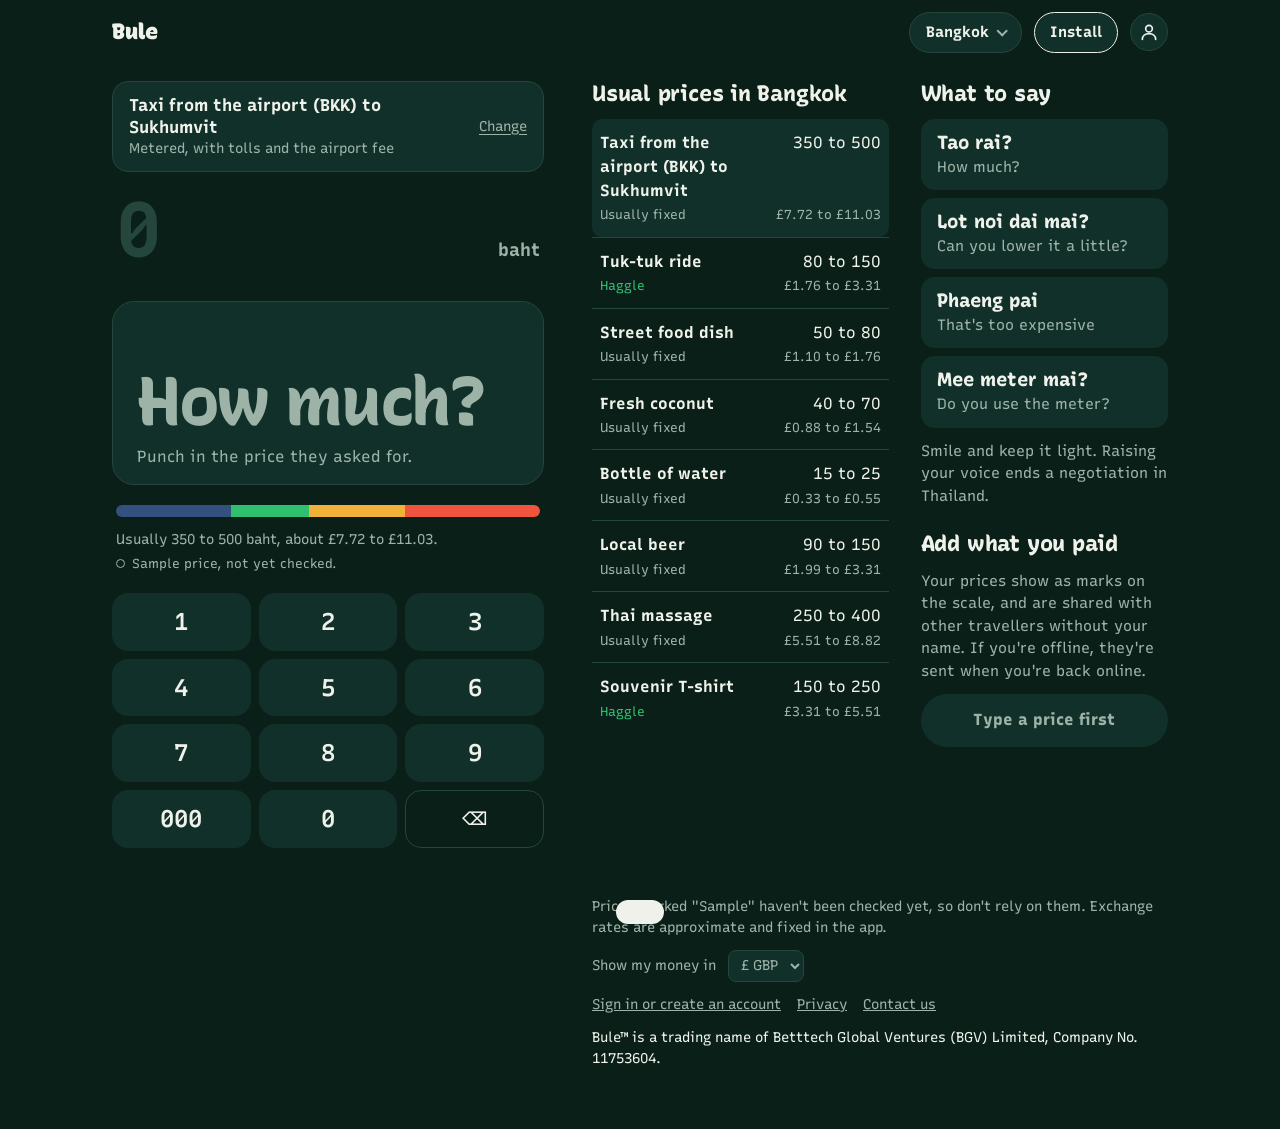
==== index.html @ e0573188 "Publish 9ecdd17: Bule outreach autopilot: sends on weekdays from GitHub Actions, weekly report on Fr" ====
<!doctype html>
<!-- Copyright © 2026 Betttech Global Ventures (BGV) Limited. All rights reserved. See LICENSE. -->
<html lang="en">
<head>
<!-- Google tag (gtag.js) -->
<script async src="https://www.googletagmanager.com/gtag/js?id=G-DRYF42HMZE"></script>
<script>
  // Turned off when "Send anonymous usage counts" is unticked in Privacy.
  if (localStorage.getItem("bule.usage.off") === "yes") window["ga-disable-G-DRYF42HMZE"] = true;
  window.dataLayer = window.dataLayer || [];
  function gtag(){dataLayer.push(arguments);}
  gtag('js', new Date());

  gtag('config', 'G-DRYF42HMZE');
</script>
<meta charset="utf-8">
<meta name="viewport" content="width=device-width, initial-scale=1, viewport-fit=cover">
<title>Bule</title>
<meta name="description" content="Tells you whether the price you've been quoted is fair, and what to say next. Works offline.">
<meta name="theme-color" content="#0A1F18">
<meta name="apple-mobile-web-app-capable" content="yes">
<meta name="mobile-web-app-capable" content="yes">
<meta name="apple-mobile-web-app-status-bar-style" content="black-translucent">
<meta name="apple-mobile-web-app-title" content="Bule">
<link rel="manifest" href="manifest.webmanifest">
<link rel="apple-touch-icon" href="icons/apple-touch-icon.png">
<link rel="icon" href="icons/icon-192.png" sizes="192x192">
<link rel="preconnect" href="https://fonts.googleapis.com">
<link rel="preconnect" href="https://fonts.gstatic.com" crossorigin>
<link href="https://fonts.googleapis.com/css2?family=Recursive:slnt,wght,CASL,MONO@-15..0,300..1000,0..1,0..1&display=swap" rel="stylesheet">
<link rel="stylesheet" href="app.css">
</head>
<body>

<header class="bar">
  <h1 class="brand">Bule</h1>
  <button class="chip city-btn" type="button" id="city-btn" aria-haspopup="dialog">
    <span class="visually-hidden">City: </span><span id="city-nm"></span>
  </button>
  <span class="status" id="status" hidden></span>
  <button class="chip install" type="button" id="install" hidden>Install</button>
  <button class="acct" type="button" id="acct" aria-haspopup="dialog" hidden></button>
</header>

<main>
  <!-- The counter: pick a thing, punch in the price, get the verdict -->
  <section class="counter">
    <button class="item-btn" type="button" id="item-btn" aria-haspopup="dialog">
      <span class="item-nm" id="item-nm"></span>
      <span class="item-sub" id="item-sub"></span>
      <span class="item-cue" aria-hidden="true">Change</span>
    </button>

    <div class="entry" id="entry-wrap">
      <output class="entry-num" id="entry" for="pad">0</output>
      <span class="entry-cur" id="entry-cur"></span>
      <span class="entry-home" id="entry-home"></span>
    </div>

    <div class="verdict" id="verdict" data-state="empty" aria-live="polite">
      <p class="word" id="word">How much?</p>
      <p class="advice" id="advice">Punch in the price they asked for.</p>
      <p class="move" id="move" hidden></p>
    </div>

    <div class="scale">
      <div class="track" id="track">
        <div class="zones" id="zones" aria-hidden="true"></div>
        <div class="mine-dots" id="mine-dots" aria-hidden="true"></div>
        <div class="needle" id="needle" hidden aria-hidden="true"></div>
      </div>
      <p class="scale-key" id="scale-key"></p>
      <p class="source" id="source"></p>
    </div>

    <div class="pad" id="pad" role="group" aria-label="Price keypad"></div>
  </section>

  <div class="panels">
    <section class="panel" aria-labelledby="list-h">
      <h2 id="list-h">Usual prices</h2>
      <ul class="prices" id="prices"></ul>
    </section>

    <div class="side">
      <section class="panel" aria-labelledby="say-h">
        <h2 id="say-h">What to say</h2>
        <ul class="phrases" id="phrases"></ul>
        <p class="tip" id="city-tip"></p>
      </section>

      <section class="panel" aria-labelledby="add-h">
        <h2 id="add-h">Add what you paid</h2>
        <p class="note" id="add-note"></p>
        <form id="add" novalidate>
          <button class="paid-btn" type="submit" id="paid-btn" disabled>Type a price first</button>
          <p class="msg" id="add-msg" role="status"></p>
          <button class="link" type="button" id="clear" hidden>Remove my prices for this city</button>
        </form>
      </section>
    </div>
  </div>

  <footer>
    <p>Prices marked "Sample" haven't been checked yet, so don't rely on them. Exchange rates are approximate and fixed in the app.</p>
    <p class="settings">
      <label>Show my money in
        <select id="home">
          <option value="GBP">£ GBP</option>
          <option value="USD">$ USD</option>
          <option value="EUR">€ EUR</option>
        </select>
      </label>
    </p>
    <p class="links"><button class="link" type="button" id="foot-acct">Sign in or create an account</button>
      <button class="link" type="button" data-privacy>Privacy</button>
      <a class="link" href="mailto:info@betttech.co.uk?subject=Bule">Contact us</a></p>
    <p class="org">Bule™ is a trading name of Betttech Global Ventures (BGV) Limited, Company No. 11753604.</p>
  </footer>
</main>

<dialog class="sheet" id="picker" aria-labelledby="picker-h">
  <div class="sheet-in">
    <div class="sheet-top">
      <h2 id="picker-h"></h2>
      <button class="x" type="button" id="picker-x" aria-label="Close">&times;</button>
    </div>
    <input type="search" id="picker-q" placeholder="Search" autocomplete="off">
    <ul class="picker-list" id="picker-list"></ul>
  </div>
</dialog>

<dialog class="sheet" id="request" aria-labelledby="request-h">
  <form class="sheet-in" id="request-form" novalidate>
    <div class="sheet-top">
      <h2 id="request-h">Request a country</h2>
      <button class="x" type="button" id="request-x" aria-label="Close">&times;</button>
    </div>
    <p class="note">Tell us where you're going. We add the most-requested places first.</p>
    <label class="field">Country
      <input id="req-country" maxlength="60" autocomplete="off" required>
    </label>
    <label class="field">City <span class="opt">(optional)</span>
      <input id="req-city" maxlength="60" autocomplete="off">
    </label>
    <label class="field">Email <span class="opt">(optional)</span>
      <input id="req-email" type="email" maxlength="120" autocomplete="email">
      <span class="hint">Only if you'd like us to tell you when it's added.</span>
    </label>
    <button class="paid-btn" type="submit">Send request</button>
    <p class="msg bad" id="req-msg" role="status"></p>
  </form>
</dialog>

<dialog class="sheet" id="install-help" aria-labelledby="install-h">
  <div class="sheet-in">
    <div class="sheet-top">
      <h2 id="install-h">Add Bule to your home screen</h2>
      <button class="x" type="button" id="install-x" aria-label="Close">&times;</button>
    </div>
    <ol class="steps" id="install-steps"></ol>
    <p class="note">After that, open Bule from your home screen. It works with no signal.</p>
  </div>
</dialog>

<dialog class="sheet" id="account" aria-labelledby="account-h">
  <div class="sheet-in">
    <div class="sheet-top">
      <h2 id="account-h">Sign in</h2>
      <button class="x" type="button" id="account-x" aria-label="Close">&times;</button>
    </div>
    <div id="acc-out">
      <p class="note" id="acc-intro">You don't need an account to use Bule. Signing in lets us know who's using it and we inform you of the new cities we support.</p>
      <button class="google-btn" type="button" id="acc-google" hidden>
        <svg viewBox="0 0 48 48" width="20" height="20" aria-hidden="true"><path fill="#EA4335" d="M24 9.5c3.5 0 6.6 1.2 9.1 3.6l6.8-6.8C35.8 2.4 30.3 0 24 0 14.6 0 6.6 5.4 2.7 13.3l7.9 6.1C12.5 13.6 17.8 9.5 24 9.5z"/><path fill="#4285F4" d="M46.1 24.5c0-1.6-.1-3.1-.4-4.5H24v9h12.4c-.5 2.9-2.2 5.3-4.6 7l7.4 5.7c4.3-4 6.9-9.9 6.9-17.2z"/><path fill="#FBBC05" d="M10.5 28.6c-.5-1.4-.8-3-.8-4.6s.3-3.2.8-4.6l-7.9-6.1C1 16.6 0 20.2 0 24s1 7.4 2.7 10.7l7.8-6.1z"/><path fill="#34A853" d="M24 48c6.5 0 11.9-2.1 15.9-5.8l-7.4-5.7c-2.1 1.4-4.8 2.3-8.5 2.3-6.2 0-11.5-4.1-13.4-9.9l-7.9 6.1C6.6 42.6 14.6 48 24 48z"/></svg>
        Continue with Google
      </button>
      <p class="or" id="acc-or" hidden><span>or</span></p>
    </div>
    <form id="acc-form" novalidate>
      <label class="field" id="acc-name-f" hidden>Name <span class="opt">(optional)</span>
        <input id="acc-name" maxlength="80" autocomplete="name">
      </label>
      <label class="field" id="acc-email-f">Email
        <input id="acc-email" type="email" maxlength="120" autocomplete="email" required>
      </label>
      <label class="field" id="acc-pass-f"><span id="acc-pass-l">Password</span>
        <input id="acc-pass" type="password" maxlength="72" autocomplete="current-password" required>
        <span class="hint" id="acc-pass-hint"></span>
      </label>
      <button class="paid-btn" type="submit" id="acc-submit">Sign in</button>
      <p class="msg bad" id="acc-msg" role="status"></p>
      <p class="acc-links" id="acc-links">
        <button class="link" type="button" id="acc-mode">New to Bule? Create an account</button>
        <button class="link" type="button" id="acc-forgot">Forgot your password?</button>
      </p>
    </form>
    <div id="acc-in" hidden>
      <p class="note" id="acc-who"></p>
      <button class="paid-btn" type="button" id="acc-signout">Sign out</button>
      <p class="msg bad" id="acc-in-msg" role="status"></p>
      <p class="acc-links">
        <button class="link" type="button" data-privacy>Privacy</button>
        <button class="link" type="button" id="acc-delete">Delete my account</button>
      </p>
    </div>
  </div>
</dialog>

<dialog class="sheet" id="privacy" aria-labelledby="privacy-h">
  <div class="sheet-in">
    <div class="sheet-top">
      <h2 id="privacy-h">Privacy</h2>
      <button class="x" type="button" id="privacy-x" aria-label="Close">&times;</button>
    </div>
    <div class="prose">
      <p><b>Without an account,</b> Bule makes a random ID for this phone. It isn't linked to your name, and we can't tell who you are from it.</p>
      <p><b>Usage counts.</b> To see how Bule is used, it records things like opening the app, choosing a city, checking a price and whether that price was fair. It doesn't record the price you typed or where you are.</p>
      <p><b>Google Analytics</b> also counts visits to this website, using a cookie. Google sees roughly which country you're in and what kind of phone you use, but not your name or the prices you check. Untick the box below to turn it off.</p>
      <p><b>Prices you add</b> are shared with other travellers without your name. They're only shown as part of a range, never one by one.</p>
      <p><b>If you sign in,</b> we keep your email address, your name if you give it, and when you signed up. We link your usage to your account so we know how many people use Bule. We don't sell or share any of this.</p>
      <p><b>To delete your account,</b> sign in and choose Delete my account, or email <a class="link" href="mailto:info@betttech.co.uk?subject=Bule%20privacy">info@betttech.co.uk</a>.</p>
      <p><label class="check"><input type="checkbox" id="usage-on"> Send anonymous usage counts</label></p>
    </div>
  </div>
</dialog>

<div class="toast" id="toast" role="status" aria-live="polite"></div>

<script src="config.js"></script>
<script src="cities.js"></script>
<script src="account.js"></script>
<script src="app.js"></script>
</body>
</html>
---- app.css ----
/* Copyright © 2026 Betttech Global Ventures (BGV) Limited. All rights reserved. See LICENSE. */
:root {
  --night: #0A1F18;    /* banknote green at night, the ground */
  --deep: #12302A;     /* raised surfaces */
  --rim: #24463D;      /* borders on dark */
  --paper: #EEF2EA;    /* text on dark */
  --muted: #9DB3A8;
  --fair: #2FBF71;
  --high: #F2B23A;
  --over: #F0543C;
  --cheap: #7FA8F5;

  --font: "Recursive", "Avenir Next", system-ui, sans-serif;
  --s1: 0.25rem; --s2: 0.5rem; --s3: 0.75rem; --s4: 1rem; --s5: 1.5rem; --s6: 2rem; --s7: 3rem;
  --safe-b: env(safe-area-inset-bottom, 0px);
  --safe-t: env(safe-area-inset-top, 0px);
}
* { box-sizing: border-box; }
html { -webkit-text-size-adjust: 100%; background: var(--night); color-scheme: dark; }
body {
  margin: 0; min-height: 100dvh; color: var(--paper); background: var(--night);
  font: 400 1rem/1.5 var(--font);
  font-variation-settings: "CASL" 0, "MONO" 0;
  -webkit-tap-highlight-color: transparent;
}
:focus-visible { outline: 3px solid var(--paper); outline-offset: 2px; border-radius: 6px; }
/* Without this, any display rule (like .chip's) would show elements marked hidden. */
[hidden] { display: none !important; }
.visually-hidden { position: absolute; width: 1px; height: 1px; overflow: hidden; clip: rect(0 0 0 0); white-space: nowrap; }
button, select, input { font: inherit; color: inherit; }
button { cursor: pointer; }

/* ---------- Top bar ---------- */
.bar {
  display: flex; align-items: center; gap: var(--s3);
  padding: calc(var(--safe-t) + var(--s3)) var(--s4) var(--s3);
  max-width: 68rem; margin: 0 auto;
}
.brand {
  margin: 0 auto 0 0; font: 900 1.375rem/1 var(--font);
  font-variation-settings: "CASL" 1, "MONO" 0; letter-spacing: -0.01em;
}
.chip {
  display: inline-flex; align-items: center; position: relative;
  background: var(--deep); border: 1px solid var(--rim); border-radius: 999px;
}
.chip.city-btn { font-weight: 700; font-size: 0.9375rem; padding: 0.5rem 2rem 0.5rem 0.95rem; white-space: nowrap; }
.chip.city-btn:hover { border-color: var(--muted); }
.chip::after {
  content: ""; position: absolute; right: 0.9rem; top: 50%; width: 0.4rem; height: 0.4rem; margin-top: -0.3rem;
  border-right: 2px solid var(--muted); border-bottom: 2px solid var(--muted); transform: rotate(45deg); pointer-events: none;
}
button.chip.install { border-color: var(--paper); padding: 0.5rem 0.95rem; font-weight: 700; font-size: 0.9375rem; }
button.chip.install::after { display: none; }
.acct {
  flex: none; width: 2.375rem; height: 2.375rem; border-radius: 50%; display: grid; place-items: center; padding: 0;
  background: var(--deep); border: 1px solid var(--rim); color: var(--paper); font-weight: 800; font-size: 1rem;
}
.acct:hover { border-color: var(--muted); }
.acct.in { background: var(--fair); border-color: var(--fair); color: #062114; }
.status { font-size: 0.8125rem; color: var(--muted); display: inline-flex; align-items: center; gap: 0.4rem; }
.status::before { content: ""; width: 0.5rem; height: 0.5rem; border-radius: 50%; background: var(--fair); }
.status.off::before { background: var(--high); }
@media (max-width: 420px) { .status { font-size: 0; gap: 0; } } /* dot only on small phones */

main { max-width: 68rem; margin: 0 auto; padding: 0 var(--s4) calc(var(--safe-b) + var(--s7)); }

/* ---------- The counter ---------- */
.counter { display: grid; gap: var(--s3); max-width: 30rem; margin: 0 auto var(--s7); }

.item-btn {
  display: grid; grid-template-columns: 1fr auto; text-align: left; gap: 0 var(--s3);
  background: var(--deep); border: 1px solid var(--rim); border-radius: 16px; padding: var(--s3) var(--s4);
}
.item-btn:hover { border-color: var(--muted); }
.item-nm { font-weight: 700; font-size: 1.0625rem; line-height: 1.3; }
.item-sub { grid-row: 2; color: var(--muted); font-size: 0.875rem; }
.item-cue { grid-row: 1 / span 2; grid-column: 2; align-self: center; font-size: 0.875rem; color: var(--muted); text-decoration: underline; text-underline-offset: 3px; }

.entry {
  display: grid; grid-template-columns: 1fr auto; align-items: baseline; gap: 0 var(--s3);
  padding: var(--s2) var(--s1) 0;
}
.entry-num {
  font: 700 clamp(3.25rem, 15vw, 4.75rem)/1 var(--font);
  font-variation-settings: "CASL" 0, "MONO" 1; letter-spacing: -0.04em;
  font-variant-numeric: tabular-nums; overflow-wrap: anywhere; min-width: 0;
}
.entry[data-empty] .entry-num { color: var(--rim); }
.entry-cur { font-weight: 700; color: var(--muted); font-size: 1.125rem; }
.entry-home { grid-column: 1 / -1; color: var(--muted); font-size: 0.9375rem; min-height: 1.4em; font-variant-numeric: tabular-nums; }

/* The verdict floods the whole panel with its colour */
.verdict {
  border-radius: 22px; padding: var(--s5) var(--s5) var(--s4);
  background: var(--deep); color: var(--paper); border: 1px solid var(--rim);
  min-height: 11.5rem; display: flex; flex-direction: column; justify-content: flex-end;
  transition: background-color 200ms ease, color 200ms ease, border-color 200ms ease;
}
.verdict[data-state="fair"]  { background: var(--fair);  color: #062114; border-color: var(--fair); }
.verdict[data-state="high"]  { background: var(--high);  color: #2A1A00; border-color: var(--high); }
.verdict[data-state="over"]  { background: var(--over);  color: #250500; border-color: var(--over); }
.verdict[data-state="cheap"] { background: var(--cheap); color: #071631; border-color: var(--cheap); }
.word {
  margin: 0; font: 1000 clamp(2.75rem, 13vw, 4.25rem)/0.92 var(--font);
  font-variation-settings: "CASL" 1, "MONO" 0; letter-spacing: -0.035em;
}
.verdict[data-state="empty"] .word { color: var(--muted); font-weight: 800; }
.verdict.pop .word { animation: pop 320ms cubic-bezier(.3,1.6,.5,1); }
@keyframes pop { from { transform: scale(0.92); } to { transform: scale(1); } }
.advice { margin: var(--s3) 0 0; font-size: 1rem; line-height: 1.45; max-width: 34rem; }
.verdict[data-state="empty"] .advice { color: var(--muted); }
.move {
  margin: var(--s4) 0 0; display: flex; gap: var(--s2); flex-wrap: wrap;
}
.move span {
  display: inline-flex; flex-direction: column; padding: var(--s2) var(--s3); border-radius: 12px;
  background: rgba(0,0,0,.14); line-height: 1.2;
}
.move small { font-size: 0.8125rem; opacity: .85; }
.move b { font: 800 1.25rem/1.2 var(--font); font-variation-settings: "CASL" 0, "MONO" 1; font-variant-numeric: tabular-nums; }

/* Scale: zones match the verdict thresholds */
.scale { padding: var(--s2) var(--s1) 0; }
.track { position: relative; height: 0.75rem; }
.zones { display: flex; height: 100%; border-radius: 999px; overflow: hidden; }
.zones i { display: block; height: 100%; }
.zones .z-cheap { background: #33507E; }
.zones .z-fair  { background: var(--fair); }
.zones .z-high  { background: var(--high); }
.zones .z-over  { background: var(--over); }
.needle {
  position: absolute; top: -0.45rem; height: 1.65rem; width: 0.3rem; margin-left: -0.15rem;
  background: var(--paper); border-radius: 999px; box-shadow: 0 0 0 3px var(--night);
  transition: left 360ms cubic-bezier(.3,1.4,.5,1);
}
.needle[hidden] { display: none; }
.mine-dots span {
  position: absolute; top: 50%; width: 0.55rem; height: 0.55rem; margin: -0.275rem 0 0 -0.275rem;
  border-radius: 50%; background: var(--night); border: 2px solid var(--paper);
}
.scale-key { margin: var(--s3) 0 0; font-size: 0.875rem; color: var(--muted); font-variant-numeric: tabular-nums; }
.source { margin: var(--s1) 0 0; font-size: 0.8125rem; color: var(--muted); display: flex; align-items: center; gap: 0.4rem; }
.source::before { content: ""; width: 0.45rem; height: 0.45rem; border-radius: 50%; border: 1.5px solid var(--muted); flex: none; }
.source[data-live="yes"] { color: var(--paper); }
.source[data-live="yes"]::before { background: var(--fair); border-color: var(--fair); }

/* Keypad */
.pad { display: grid; grid-template-columns: repeat(3, 1fr); gap: var(--s2); margin-top: var(--s2); }
.key {
  border: 0; border-radius: 16px; background: var(--deep); min-height: 3.6rem;
  font: 600 1.5rem/1 var(--font); font-variation-settings: "CASL" 0, "MONO" 1;
  touch-action: manipulation; user-select: none; -webkit-user-select: none;
}
.key:hover { background: var(--rim); }
.key:active { transform: scale(0.96); background: var(--rim); }
.key.fn { background: transparent; border: 1px solid var(--rim); font-size: 1.125rem; font-variation-settings: "CASL" 0, "MONO" 0; }

/* ---------- Lower panels ---------- */
.panels { display: grid; gap: var(--s5); }
.side { display: grid; gap: var(--s5); align-content: start; }
.panel h2 { font: 800 1.375rem/1.2 var(--font); font-variation-settings: "CASL" 1, "MONO" 0; margin: 0 0 var(--s3); letter-spacing: -0.01em; }

ul.prices { list-style: none; margin: 0; padding: 0; }
ul.prices li + li { border-top: 1px solid var(--rim); }
.row {
  all: unset; box-sizing: border-box; cursor: pointer; width: 100%;
  display: grid; grid-template-columns: minmax(0, 1fr) auto; gap: 0.15rem var(--s4); align-items: baseline;
  padding: var(--s3) var(--s2);
}
.row:hover { background: var(--deep); border-radius: 10px; }
.row:focus-visible { outline: 3px solid var(--paper); outline-offset: -3px; border-radius: 10px; }
.row[aria-current="true"] { background: var(--deep); border-radius: 10px; }
.row .nm { font-weight: 700; }
.row .rng { font-variant-numeric: tabular-nums; text-align: right; white-space: nowrap; }
.row .how { font-size: 0.8125rem; color: var(--muted); }
.row .how.haggle { color: var(--fair); }
.row .hm { font-size: 0.8125rem; color: var(--muted); text-align: right; font-variant-numeric: tabular-nums; }

ul.phrases { list-style: none; margin: 0; padding: 0; display: grid; gap: var(--s2); }
.phrase { background: var(--deep); border-radius: 14px; padding: var(--s3) var(--s4); }
.phrase .say { display: block; font: 800 1.1875rem/1.3 var(--font); font-variation-settings: "CASL" 1, "MONO" 0; }
.phrase .means { display: block; color: var(--muted); font-size: 0.9375rem; }
.tip { margin: var(--s3) 0 0; color: var(--muted); font-size: 0.9375rem; }
.note { margin: 0 0 var(--s3); color: var(--muted); font-size: 0.9375rem; }

.paid-btn {
  width: 100%; border: 0; border-radius: 999px; padding: 0.9rem 1.2rem;
  background: var(--paper); color: var(--night); font-weight: 800; font-size: 1rem;
}
.paid-btn:hover { background: #FFFFFF; }
.paid-btn:disabled { background: var(--deep); color: var(--muted); cursor: default; }
.msg { margin: var(--s2) 0 0; font-size: 0.9375rem; min-height: 1.4em; }
button.link { all: unset; cursor: pointer; color: var(--muted); text-decoration: underline; font-size: 0.875rem; }
button.link:focus-visible { outline: 3px solid var(--paper); outline-offset: 2px; }
a.link { color: var(--paper); text-decoration: underline; text-underline-offset: 2px; }
a.link:hover { color: #FFFFFF; }

/* ---------- Forms ---------- */
.field { display: block; font-weight: 700; margin: 0 0 var(--s4); }
.field .opt { font-weight: 400; color: var(--muted); }
.field input, .field select, .field textarea {
  display: block; width: 100%; margin-top: var(--s1); font-weight: 400; font-size: 1rem;
  background: var(--night); border: 1px solid var(--rim); border-radius: 12px; padding: 0.7rem 0.85rem;
}
.field textarea { resize: vertical; min-height: 5rem; }
.field .hint { display: block; font-weight: 400; color: var(--muted); font-size: 0.875rem; margin-top: var(--s1); }
.two { display: grid; grid-template-columns: 1fr 1fr; gap: var(--s3); }
.choice { border: 0; padding: 0; margin: 0 0 var(--s4); }
.choice legend { font-weight: 700; padding: 0; margin-bottom: var(--s1); }
.choice label {
  display: inline-flex; align-items: center; gap: var(--s2); margin-right: var(--s2);
  background: var(--night); border: 1px solid var(--rim); border-radius: 999px; padding: 0.5rem 1rem;
}
.choice label:has(input:checked) { border-color: var(--paper); }
.msg.bad { color: var(--over); }
ol.steps { margin: 0 0 var(--s4); padding-left: 1.4rem; }
ol.steps li { margin-bottom: var(--s2); }

footer { margin-top: var(--s7); color: var(--muted); font-size: 0.875rem; max-width: 40rem; }
footer p { margin: 0 0 var(--s3); }
footer .org { color: var(--paper); }
footer .links { display: flex; flex-wrap: wrap; gap: var(--s2) var(--s4); }
footer .links a.link { color: var(--muted); font-size: 0.875rem; text-underline-offset: auto; } /* match the buttons next to it */
footer select { background: var(--deep); border: 1px solid var(--rim); border-radius: 8px; padding: 0.35rem 0.5rem; margin-left: var(--s2); }

/* ---------- Item picker sheet ---------- */
dialog.sheet {
  border: 0; padding: 0; margin: auto auto 0; width: 100%; max-width: 32rem; max-height: 85dvh;
  background: var(--deep); color: var(--paper); border-radius: 24px 24px 0 0;
}
dialog.sheet::backdrop { background: rgba(3, 12, 9, .7); }
.sheet-in { display: flex; flex-direction: column; max-height: 85dvh; padding: var(--s4) var(--s4) calc(var(--safe-b) + var(--s4)); }
.sheet-top { display: flex; align-items: center; justify-content: space-between; margin-bottom: var(--s3); }
.sheet-top h2 { margin: 0; font: 800 1.25rem/1.2 var(--font); font-variation-settings: "CASL" 1, "MONO" 0; }
.x { border: 0; background: var(--rim); width: 2.25rem; height: 2.25rem; border-radius: 50%; font-size: 1.375rem; line-height: 1; }
.sheet input[type="search"] {
  width: 100%; background: var(--night); border: 1px solid var(--rim); border-radius: 12px; padding: 0.7rem 0.85rem; font-size: 1rem; margin-bottom: var(--s3);
}
.picker-list { list-style: none; margin: 0; padding: 0; overflow-y: auto; }
.picker-list button {
  all: unset; box-sizing: border-box; cursor: pointer; width: 100%; display: block; padding: var(--s3) var(--s3); border-radius: 12px;
}
.picker-list button:hover, .picker-list button[aria-current="true"] { background: var(--rim); }
.picker-list button:focus-visible { outline: 3px solid var(--paper); outline-offset: -3px; }
.picker-list .nm { display: block; font-weight: 700; }
.picker-list .sub { display: block; color: var(--muted); font-size: 0.875rem; }
.picker-list .empty { color: var(--muted); padding: var(--s3); }
.picker-list .grp { font-size: 0.875rem; font-weight: 700; color: var(--muted); padding: var(--s4) var(--s3) var(--s1); }
.picker-list .grp:first-child { padding-top: var(--s1); }
.picker-list .req { margin-top: var(--s3); }
.picker-list .req button { border: 1px dashed var(--rim); }
.sheet .note { margin-top: 0; }
form.sheet-in { overflow-y: auto; }

/* ---------- Account and privacy sheets ---------- */
#account .sheet-in, #privacy .sheet-in { overflow-y: auto; }
.google-btn {
  width: 100%; display: flex; align-items: center; justify-content: center; gap: var(--s3);
  border: 1px solid var(--rim); border-radius: 999px; padding: 0.85rem 1.2rem;
  background: #FFFFFF; color: #1F1F1F; font-weight: 700; font-size: 1rem;
}
.google-btn:hover { background: #F2F2F2; }
.or { display: flex; align-items: center; gap: var(--s3); color: var(--muted); font-size: 0.875rem; margin: var(--s4) 0; }
.or::before, .or::after { content: ""; flex: 1; border-top: 1px solid var(--rim); }
.acc-links { display: flex; flex-wrap: wrap; justify-content: space-between; gap: var(--s2) var(--s4); margin: var(--s2) 0 0; }
.msg.ok { color: var(--fair); }
.prose p { margin: 0 0 var(--s3); color: var(--muted); font-size: 0.9375rem; }
.prose b { color: var(--paper); }
label.check { display: flex; align-items: center; gap: var(--s2); color: var(--paper); font-weight: 700; }
label.check input { width: 1.25rem; height: 1.25rem; accent-color: var(--fair); }
@media (prefers-reduced-motion: no-preference) {
  dialog.sheet[open] { animation: rise 260ms cubic-bezier(.2,.8,.2,1); }
  @keyframes rise { from { transform: translateY(100%); } to { transform: translateY(0); } }
}

.toast {
  position: fixed; left: 50%; bottom: calc(var(--safe-b) + var(--s5)); transform: translate(-50%, 200%);
  background: var(--paper); color: var(--night); font-weight: 700; padding: var(--s3) var(--s5); border-radius: 999px;
  transition: transform 240ms ease; max-width: calc(100% - 2rem); text-align: center; z-index: 10;
}
.toast.show { transform: translate(-50%, 0); }

@media (prefers-reduced-motion: reduce) {
  .verdict, .needle, .toast { transition: none; }
  .verdict.pop .word { animation: none; }
}

/* ---------- Wider screens: counter on the left, reference on the right ---------- */
@media (min-width: 900px) {
  main { display: grid; grid-template-columns: 27rem minmax(0, 1fr); gap: var(--s7); align-items: start; padding-top: var(--s4); }
  .counter { margin: 0; position: sticky; top: var(--s4); }
  .panels { grid-template-columns: minmax(0, 1.2fr) minmax(0, 1fr); gap: var(--s6); }
  footer { grid-column: 2; margin-top: 0; }
  dialog.sheet { margin: auto; border-radius: 24px; }
}

/* ---------- Scout page ---------- */
.scout { max-width: 34rem; }
.scout .panel { margin-bottom: var(--s6); }
.scout .lead { color: var(--muted); margin: 0 0 var(--s4); }
.queue { list-style: none; margin: 0; padding: 0; display: grid; gap: var(--s2); }
.queue li { background: var(--deep); border-radius: 14px; padding: var(--s3) var(--s4); }
.queue .nm { display: block; font-weight: 700; }
.queue .sub { display: block; color: var(--muted); font-size: 0.875rem; }
.queue .err { display: block; color: var(--over); font-size: 0.875rem; margin-top: var(--s1); }
.queue .acts { display: flex; gap: var(--s4); margin-top: var(--s2); }
.photo-pick img { display: block; max-width: 8rem; max-height: 8rem; border-radius: 10px; margin-top: var(--s2); }
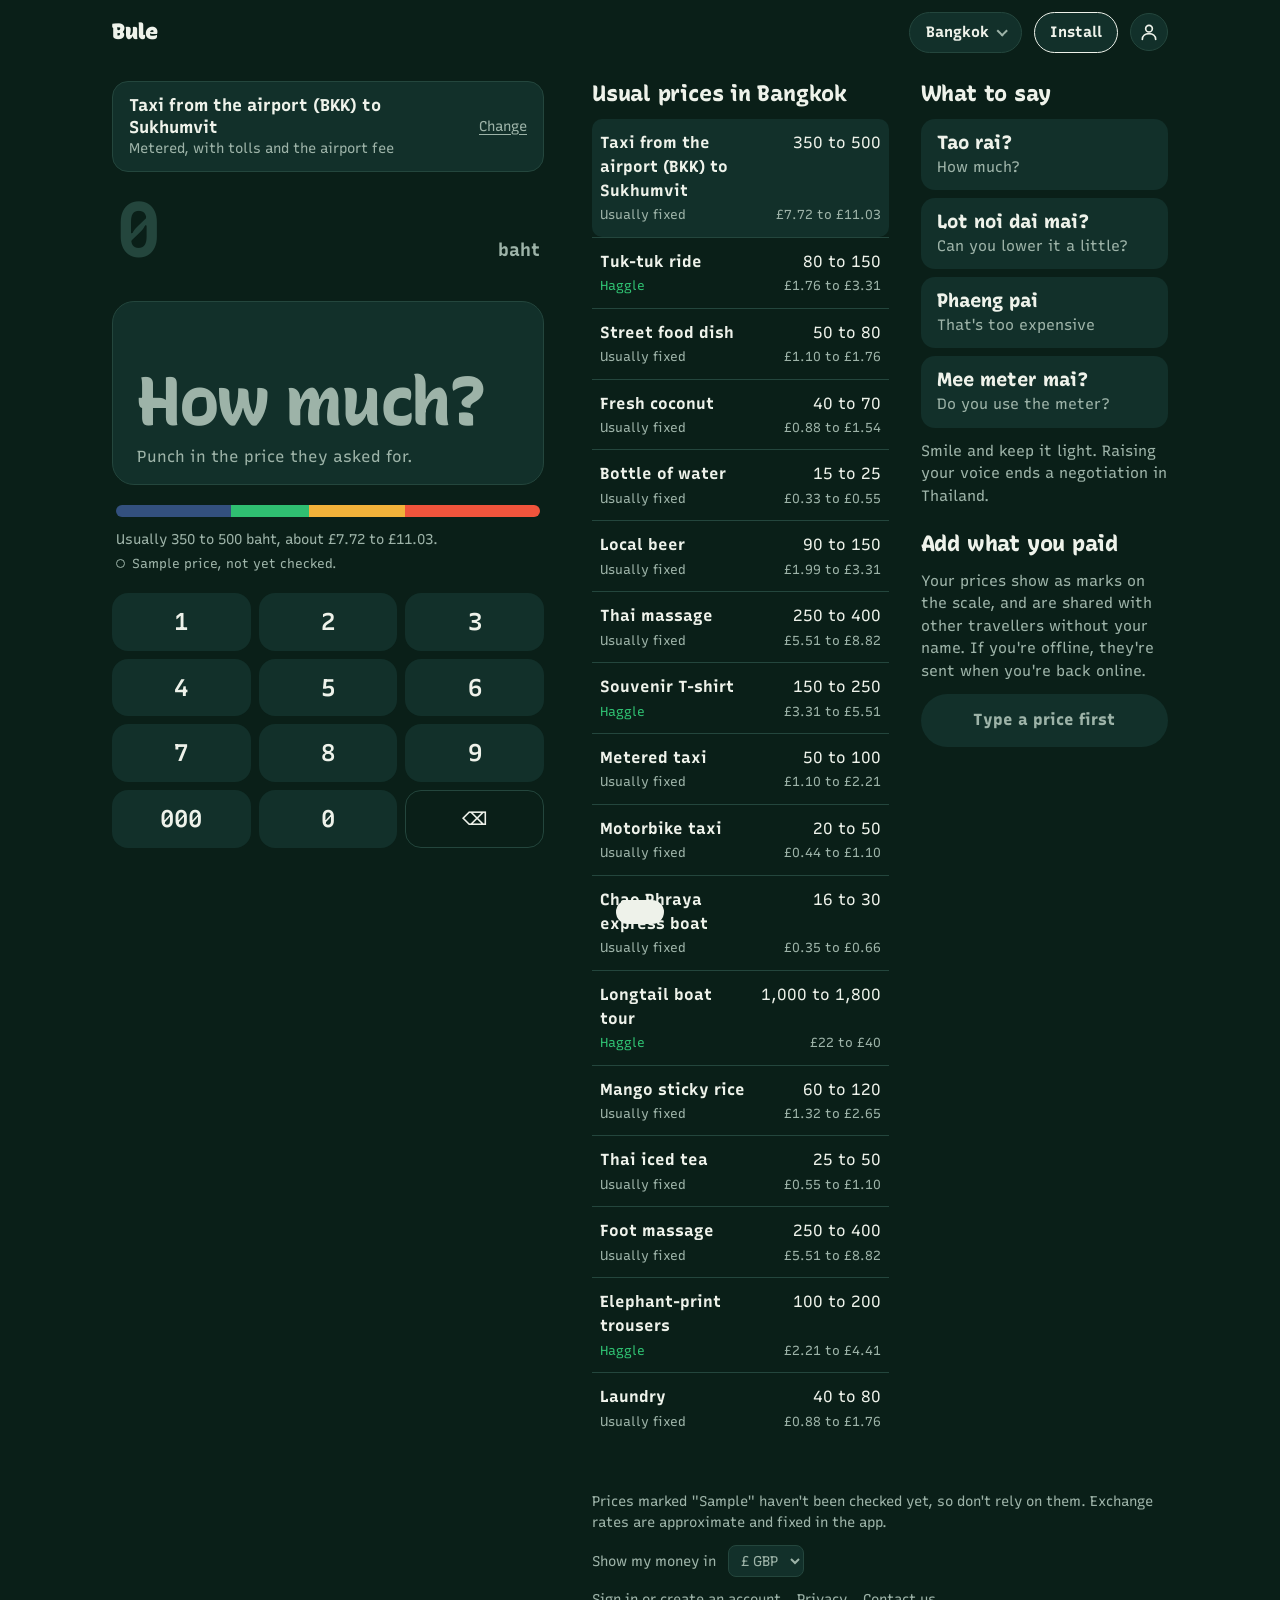
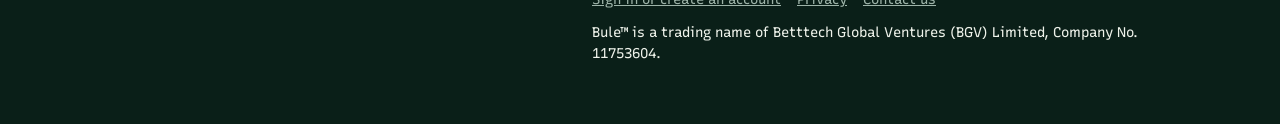
==== commit 9a1a059b: "Publish b68246a: Add 178 sample prices across all cities and a Request a price option Assistant-mode" ====
--- a/index.html
+++ b/index.html
@@ -152,6 +152,28 @@
   </form>
 </dialog>
 
+<dialog class="sheet" id="price-request" aria-labelledby="preq-h">
+  <form class="sheet-in" id="price-request-form" novalidate>
+    <div class="sheet-top">
+      <h2 id="preq-h">Request a price</h2>
+      <button class="x" type="button" id="price-request-x" aria-label="Close">&times;</button>
+    </div>
+    <p class="note">Tell us what you're buying. We add the most-requested things first.</p>
+    <label class="field">What are you buying?
+      <input id="preq-item" maxlength="80" autocomplete="off" placeholder="Like a boat trip or a haircut" required>
+    </label>
+    <label class="field">Details <span class="opt">(optional)</span>
+      <input id="preq-details" maxlength="120" autocomplete="off" placeholder="Like how long, how big, or where">
+    </label>
+    <label class="field">Email <span class="opt">(optional)</span>
+      <input id="preq-email" type="email" maxlength="120" autocomplete="email">
+      <span class="hint">Only if you'd like us to tell you when it's added.</span>
+    </label>
+    <button class="paid-btn" type="submit">Send request</button>
+    <p class="msg bad" id="preq-msg" role="status"></p>
+  </form>
+</dialog>
+
 <dialog class="sheet" id="install-help" aria-labelledby="install-h">
   <div class="sheet-in">
     <div class="sheet-top">
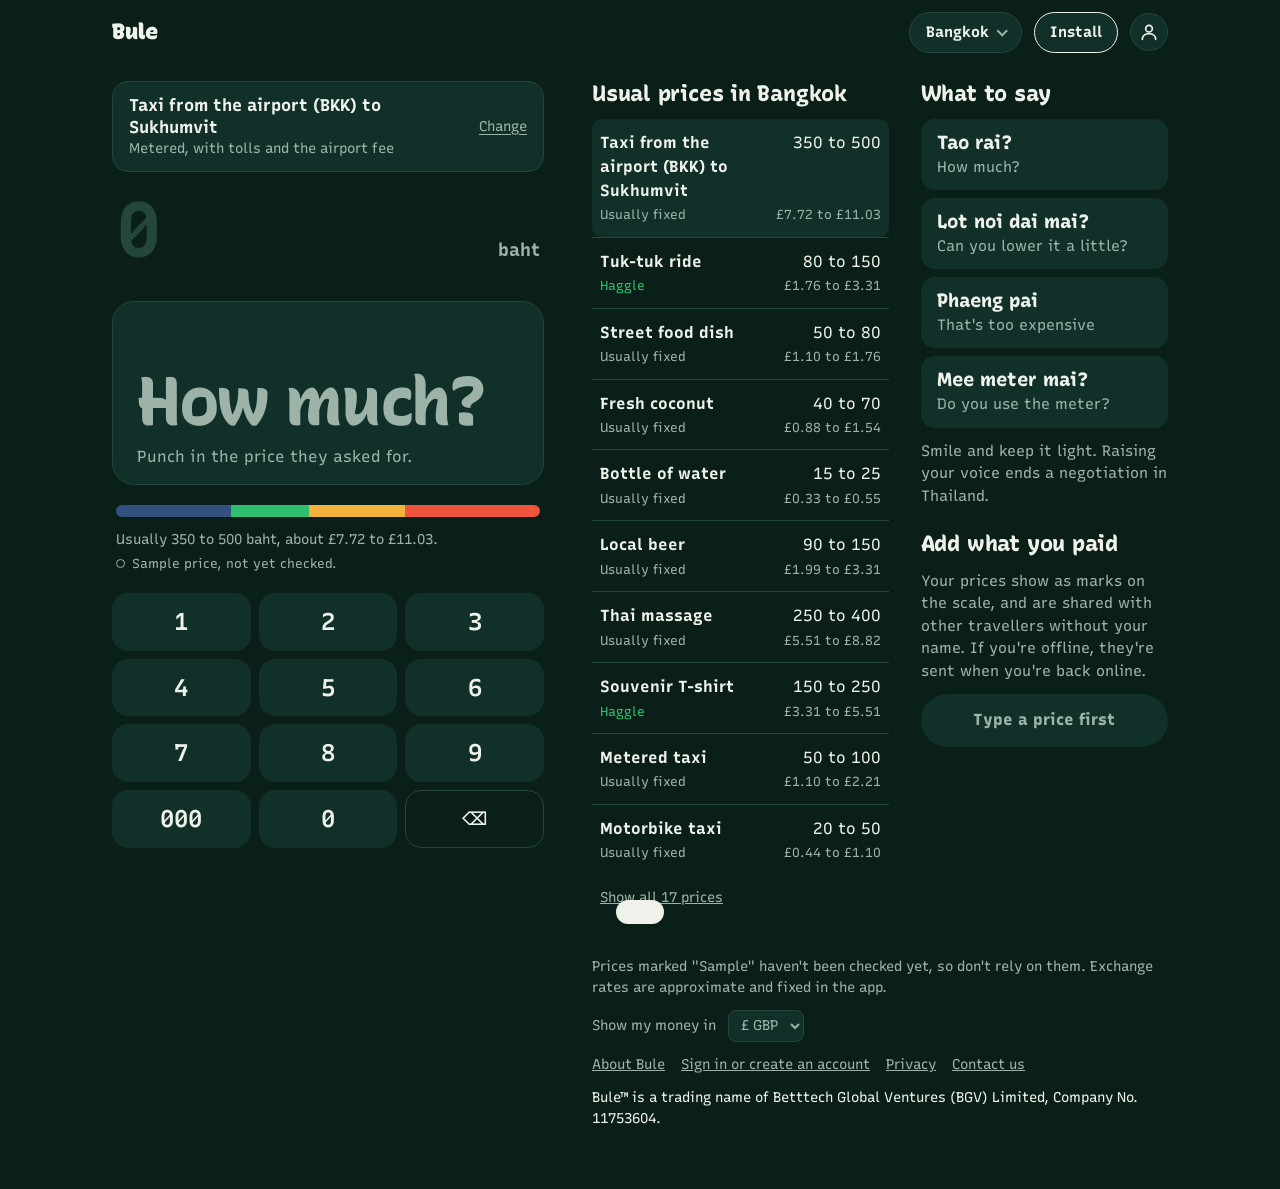
==== commit 64278036: "Publish 111d4a9: Top 10 prices with Show all, About page, contact via hello@bule.life Assistant-mode" ====
--- a/index.html
+++ b/index.html
@@ -80,6 +80,7 @@
     <section class="panel" aria-labelledby="list-h">
       <h2 id="list-h">Usual prices</h2>
       <ul class="prices" id="prices"></ul>
+      <button class="link more" type="button" id="more-prices" aria-controls="prices" aria-expanded="false" hidden></button>
     </section>
 
     <div class="side">
@@ -112,9 +113,10 @@
         </select>
       </label>
     </p>
-    <p class="links"><button class="link" type="button" id="foot-acct">Sign in or create an account</button>
+    <p class="links"><button class="link" type="button" data-about>About Bule</button>
+      <button class="link" type="button" id="foot-acct">Sign in or create an account</button>
       <button class="link" type="button" data-privacy>Privacy</button>
-      <a class="link" href="mailto:info@betttech.co.uk?subject=Bule">Contact us</a></p>
+      <a class="link" href="mailto:hello@bule.life?subject=Bule">Contact us</a></p>
     <p class="org">Bule™ is a trading name of Betttech Global Ventures (BGV) Limited, Company No. 11753604.</p>
   </footer>
 </main>
@@ -229,6 +231,22 @@
   </div>
 </dialog>
 
+<dialog class="sheet" id="about" aria-labelledby="about-h">
+  <div class="sheet-in">
+    <div class="sheet-top">
+      <h2 id="about-h">About Bule</h2>
+      <button class="x" type="button" id="about-x" aria-label="Close">&times;</button>
+    </div>
+    <div class="prose">
+      <p><b>Bule</b> (boo-lay) is Indonesian slang for a foreigner, usually the one paying double. The app tells you in a second whether the price you've been quoted is fair, and what to offer instead. It's free, there's nothing to download, and it works with no signal.</p>
+      <p><b>Where the prices come from.</b> Each price starts as our best estimate, marked "Sample". Local scouts then check it on the ground. Once enough travellers have added what they paid, their prices take over.</p>
+      <p><b>Our local scouts.</b> We pay people who live in each place, and speak the language, to visit markets, warungs, harbours and shops and ask what things cost, the way a local would. For each item they find at least 5 prices from at least 3 different sellers, with a photo of the stall, menu or price board. We check every price before it goes into the app. We're starting in Lombok, then Bangkok, Hanoi and Marrakech.</p>
+      <p><b>Want to be a scout?</b> If you live somewhere Bule covers and know what things really cost, email <a class="link" href="mailto:hello@bule.life?subject=Bule%20scouts">hello@bule.life</a>.</p>
+      <p><b>Who we are.</b> Bule is made in the UK by Betttech Global Ventures (BGV) Limited. Questions, ideas or a price that looks wrong? Email <a class="link" href="mailto:hello@bule.life?subject=Bule">hello@bule.life</a>.</p>
+    </div>
+  </div>
+</dialog>
+
 <dialog class="sheet" id="privacy" aria-labelledby="privacy-h">
   <div class="sheet-in">
     <div class="sheet-top">
@@ -241,7 +259,7 @@
       <p><b>Google Analytics</b> also counts visits to this website, using a cookie. Google sees roughly which country you're in and what kind of phone you use, but not your name or the prices you check. Untick the box below to turn it off.</p>
       <p><b>Prices you add</b> are shared with other travellers without your name. They're only shown as part of a range, never one by one.</p>
       <p><b>If you sign in,</b> we keep your email address, your name if you give it, and when you signed up. We link your usage to your account so we know how many people use Bule. We don't sell or share any of this.</p>
-      <p><b>To delete your account,</b> sign in and choose Delete my account, or email <a class="link" href="mailto:info@betttech.co.uk?subject=Bule%20privacy">info@betttech.co.uk</a>.</p>
+      <p><b>To delete your account,</b> sign in and choose Delete my account, or email <a class="link" href="mailto:hello@bule.life?subject=Bule%20privacy">hello@bule.life</a>.</p>
       <p><label class="check"><input type="checkbox" id="usage-on"> Send anonymous usage counts</label></p>
     </div>
   </div>
--- a/app.css
+++ b/app.css
@@ -163,6 +163,7 @@
 
 ul.prices { list-style: none; margin: 0; padding: 0; }
 ul.prices li + li { border-top: 1px solid var(--rim); }
+.panel .more { display: block; margin: var(--s3) var(--s2) 0; }
 .row {
   all: unset; box-sizing: border-box; cursor: pointer; width: 100%;
   display: grid; grid-template-columns: minmax(0, 1fr) auto; gap: 0.15rem var(--s4); align-items: baseline;
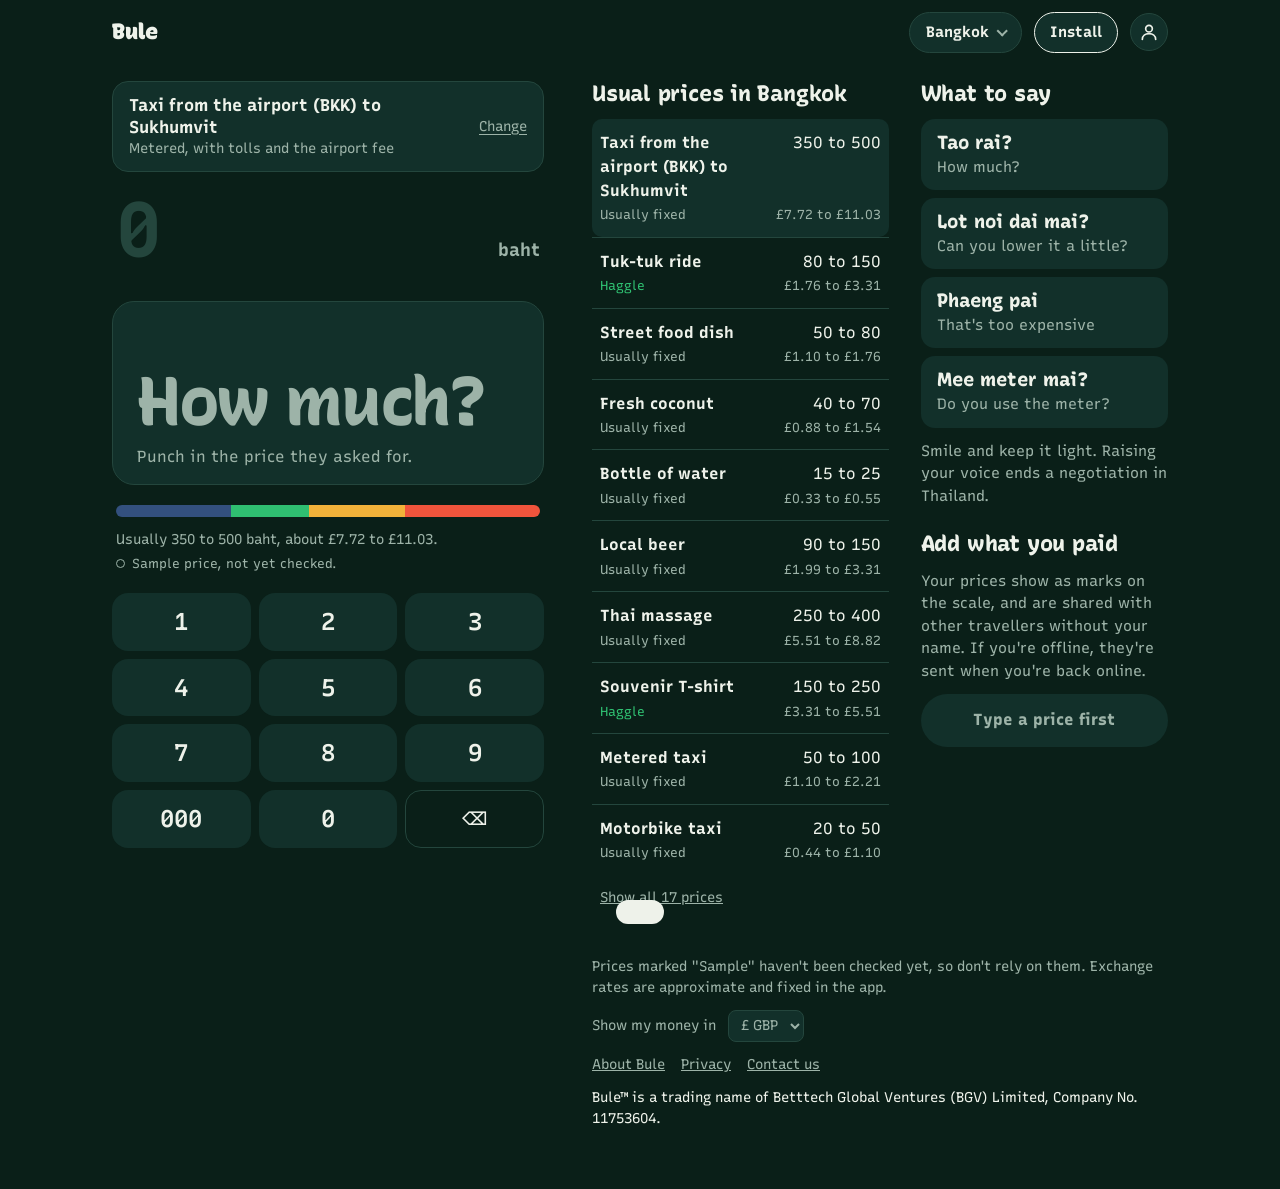
==== commit 440e74de: "Publish 640eb75: Add tip link, About text, Product Hunt page and logo files; remove footer sign-in l" ====
--- a/index.html
+++ b/index.html
@@ -114,9 +114,9 @@
       </label>
     </p>
     <p class="links"><button class="link" type="button" data-about>About Bule</button>
-      <button class="link" type="button" id="foot-acct">Sign in or create an account</button>
       <button class="link" type="button" data-privacy>Privacy</button>
-      <a class="link" href="mailto:hello@bule.life?subject=Bule">Contact us</a></p>
+      <a class="link" href="mailto:hello@bule.life?subject=Bule">Contact us</a>
+      <a class="link" data-tip data-tip-link target="_blank" rel="noopener" hidden>Leave a tip</a></p>
     <p class="org">Bule™ is a trading name of Betttech Global Ventures (BGV) Limited, Company No. 11753604.</p>
   </footer>
 </main>
@@ -239,10 +239,13 @@
     </div>
     <div class="prose">
       <p><b>Bule</b> (boo-lay) is Indonesian slang for a foreigner, usually the one paying double. The app tells you in a second whether the price you've been quoted is fair, and what to offer instead. It's free, there's nothing to download, and it works with no signal.</p>
+      <p><b>Why we built it.</b> We're travellers too. We've paid triple for a taxi, haggled hard over a few pence, and never known which one we'd just done. The fair price was always out there, but only locals knew it. So we built Bule to put it in every traveller's pocket: one quick check before you pay, so you can stop worrying about being ripped off and get back to enjoying the trip.</p>
+      <p><b>How we built it.</b> Bule is a small web app, so it opens straight from bule.life and keeps working when you lose signal on a beach or a mountain. It's built for the moment you're standing at the stall: pick what you're buying, type what they asked, and get an answer in a second, along with what to say in the local language.</p>
       <p><b>Where the prices come from.</b> Each price starts as our best estimate, marked "Sample". Local scouts then check it on the ground. Once enough travellers have added what they paid, their prices take over.</p>
       <p><b>Our local scouts.</b> We pay people who live in each place, and speak the language, to visit markets, warungs, harbours and shops and ask what things cost, the way a local would. For each item they find at least 5 prices from at least 3 different sellers, with a photo of the stall, menu or price board. We check every price before it goes into the app. We're starting in Lombok, then Bangkok, Hanoi and Marrakech.</p>
       <p><b>Want to be a scout?</b> If you live somewhere Bule covers and know what things really cost, email <a class="link" href="mailto:hello@bule.life?subject=Bule%20scouts">hello@bule.life</a>.</p>
-      <p><b>Who we are.</b> Bule is made in the UK by Betttech Global Ventures (BGV) Limited. Questions, ideas or a price that looks wrong? Email <a class="link" href="mailto:hello@bule.life?subject=Bule">hello@bule.life</a>.</p>
+      <p data-tip hidden><b>Help pay a local scout.</b> Bule is free to use. If it saved you money, a small tip helps pay local scouts to check the prices in the next city. <a class="link" data-tip-link target="_blank" rel="noopener">Leave a tip</a></p>
+      <p><b>Who we are.</b> Bule is made in the UK by Betttech Global Ventures (BGV) Limited. Questions, ideas or a price that looks wrong? <a class="link" href="mailto:hello@bule.life?subject=Bule">Drop us an email</a>.</p>
     </div>
   </div>
 </dialog>
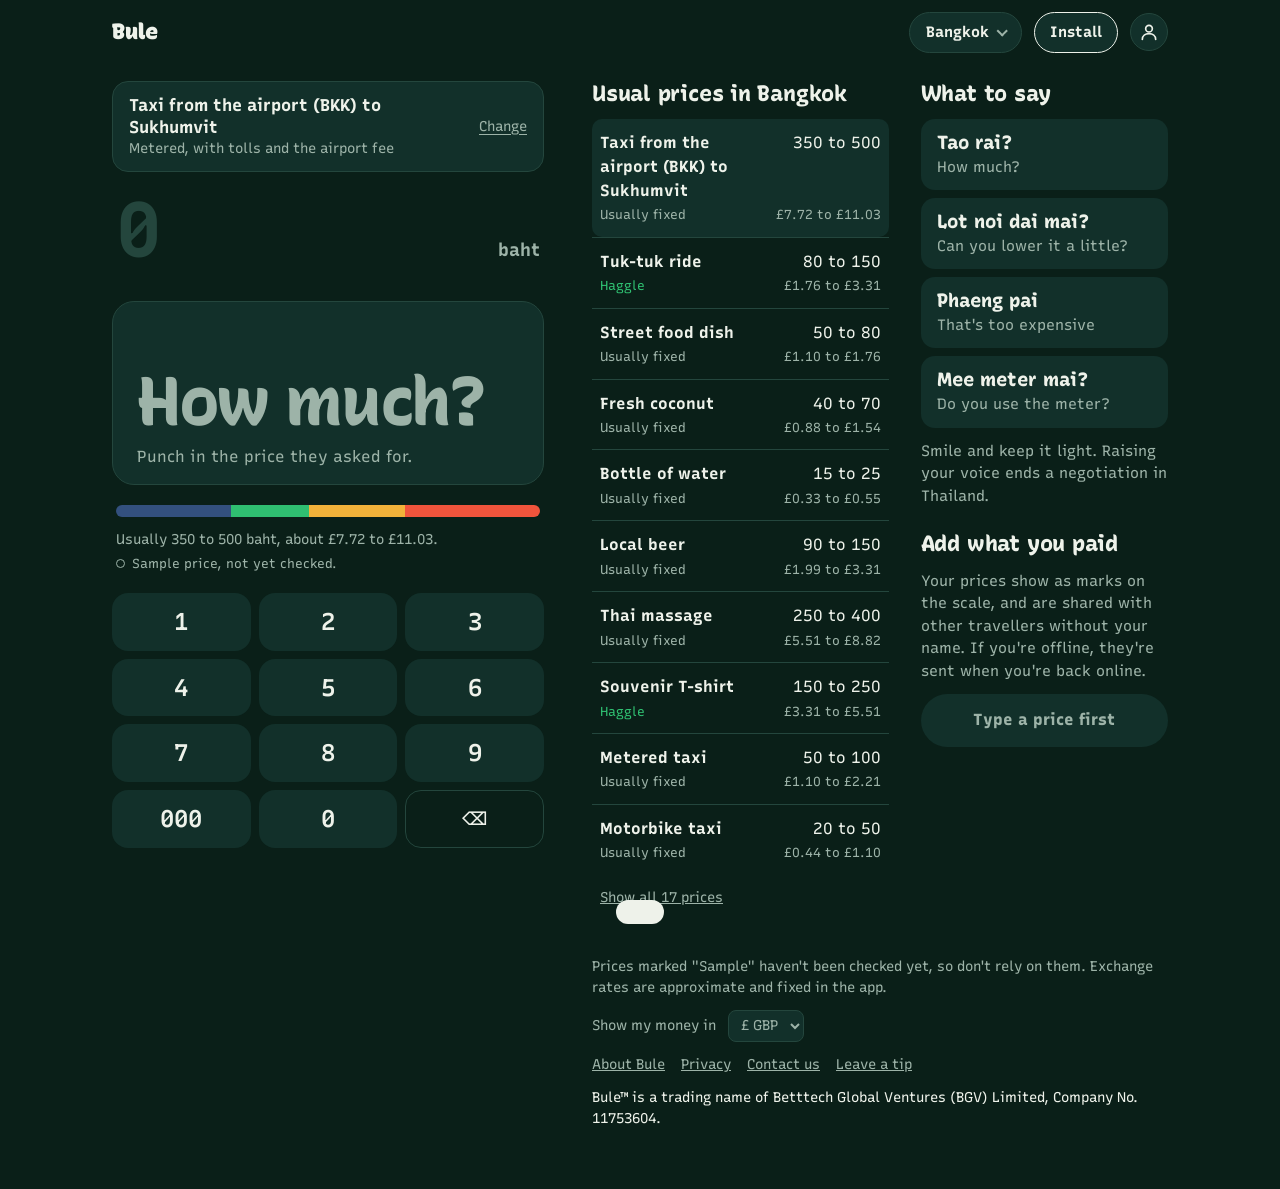
==== commit 135fdf87: "Publish 06f2bd4: About: reword Why we built it and the scout invite Assistant-model: Claude Code" ====
--- a/index.html
+++ b/index.html
@@ -239,11 +239,12 @@
     </div>
     <div class="prose">
       <p><b>Bule</b> (boo-lay) is Indonesian slang for a foreigner, usually the one paying double. The app tells you in a second whether the price you've been quoted is fair, and what to offer instead. It's free, there's nothing to download, and it works with no signal.</p>
-      <p><b>Why we built it.</b> We're travellers too. We've paid triple for a taxi, haggled hard over a few pence, and never known which one we'd just done. The fair price was always out there, but only locals knew it. So we built Bule to put it in every traveller's pocket: one quick check before you pay, so you can stop worrying about being ripped off and get back to enjoying the trip.</p>
+      <p><b>Why we built it.</b> We're travellers too. We've paid triple for a taxi, haggled hard over a few pence, and never known which is fair. The correct price was always out there, but only locals knew it. So we built Bule to put it in every traveller's pocket: one quick check before you pay, so you can stop worrying about being ripped off and get back to enjoying the trip.</p>
       <p><b>How we built it.</b> Bule is a small web app, so it opens straight from bule.life and keeps working when you lose signal on a beach or a mountain. It's built for the moment you're standing at the stall: pick what you're buying, type what they asked, and get an answer in a second, along with what to say in the local language.</p>
       <p><b>Where the prices come from.</b> Each price starts as our best estimate, marked "Sample". Local scouts then check it on the ground. Once enough travellers have added what they paid, their prices take over.</p>
       <p><b>Our local scouts.</b> We pay people who live in each place, and speak the language, to visit markets, warungs, harbours and shops and ask what things cost, the way a local would. For each item they find at least 5 prices from at least 3 different sellers, with a photo of the stall, menu or price board. We check every price before it goes into the app. We're starting in Lombok, then Bangkok, Hanoi and Marrakech.</p>
-      <p><b>Want to be a scout?</b> If you live somewhere Bule covers and know what things really cost, email <a class="link" href="mailto:hello@bule.life?subject=Bule%20scouts">hello@bule.life</a>.</p>
+      <p><b>Want to be a scout?</b> If you live somewhere Bule covers and know what things really cost, get in touch using the link below.<br>
+        <a class="link" href="mailto:hello@bule.life?subject=Bule%20scouts">Become a scout</a></p>
       <p data-tip hidden><b>Help pay a local scout.</b> Bule is free to use. If it saved you money, a small tip helps pay local scouts to check the prices in the next city. <a class="link" data-tip-link target="_blank" rel="noopener">Leave a tip</a></p>
       <p><b>Who we are.</b> Bule is made in the UK by Betttech Global Ventures (BGV) Limited. Questions, ideas or a price that looks wrong? <a class="link" href="mailto:hello@bule.life?subject=Bule">Drop us an email</a>.</p>
     </div>
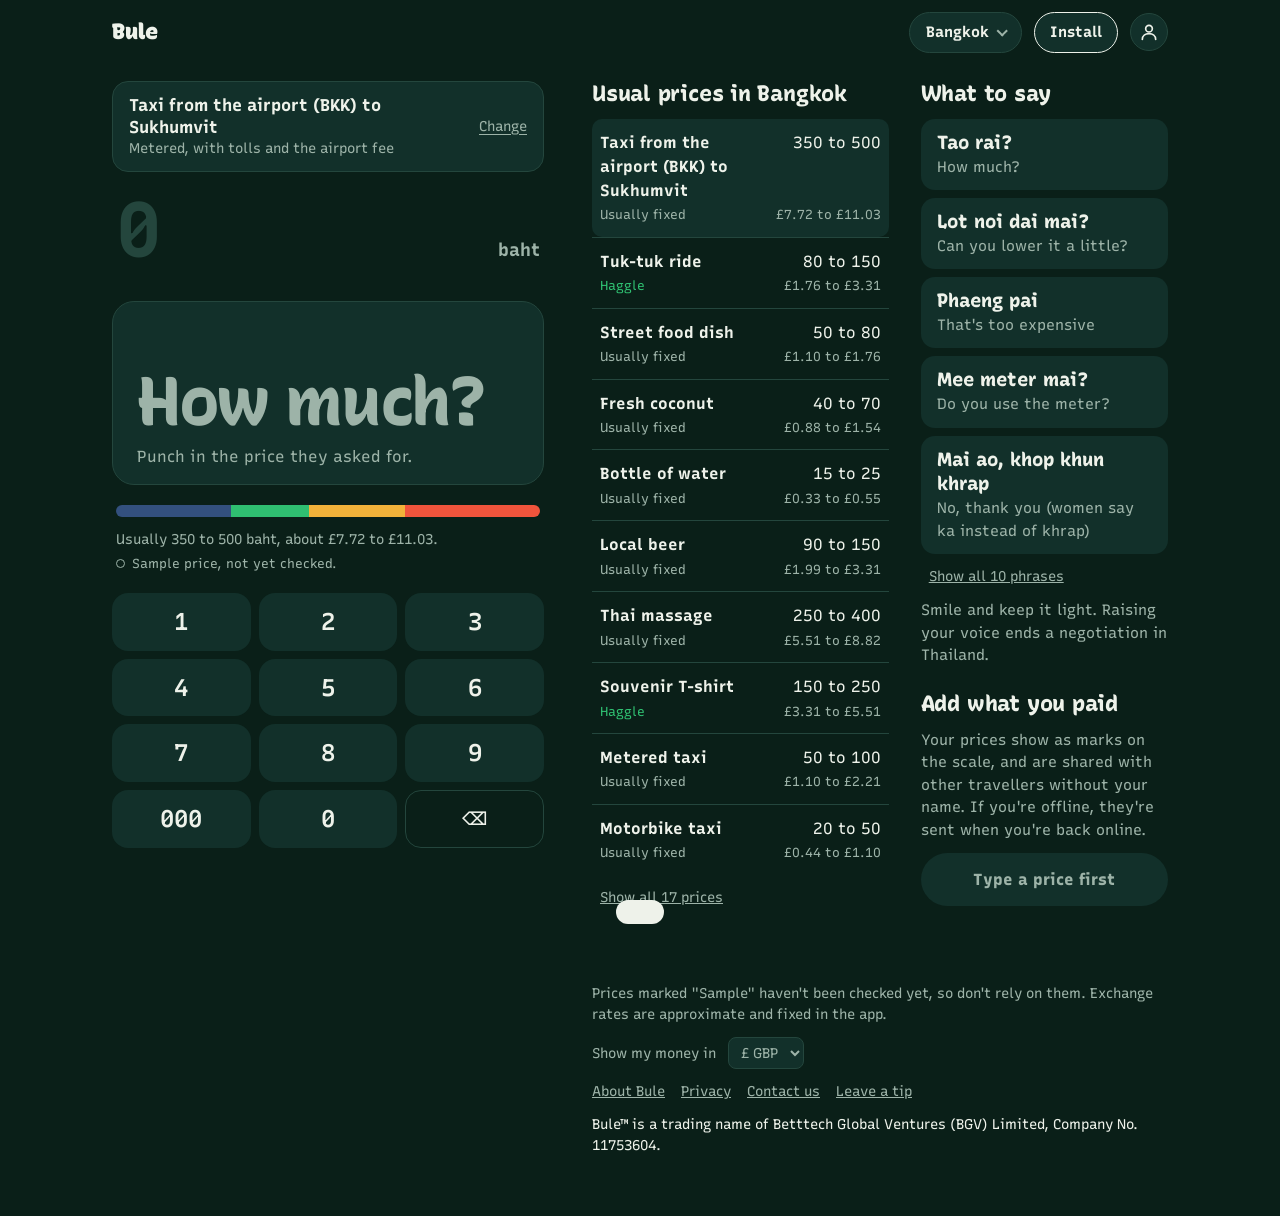
==== commit bcb8cb94: "Publish 140ae0d: What to say: 10 phrases per city, top 5 shown, rest under Show all Assistant-model:" ====
--- a/index.html
+++ b/index.html
@@ -87,7 +87,14 @@
       <section class="panel" aria-labelledby="say-h">
         <h2 id="say-h">What to say</h2>
         <ul class="phrases" id="phrases"></ul>
+        <button class="link more" type="button" id="more-phrases" aria-controls="phrases" aria-expanded="false" hidden></button>
         <p class="tip" id="city-tip"></p>
+      </section>
+
+      <section class="panel" id="partners-panel" aria-labelledby="partners-h" hidden>
+        <h2 id="partners-h">Partners</h2>
+        <p class="note">Local businesses that recommend Bule. They never change our prices.</p>
+        <ul class="partners" id="partners"></ul>
       </section>
 
       <section class="panel" aria-labelledby="add-h">
@@ -243,8 +250,8 @@
       <p><b>How we built it.</b> Bule is a small web app, so it opens straight from bule.life and keeps working when you lose signal on a beach or a mountain. It's built for the moment you're standing at the stall: pick what you're buying, type what they asked, and get an answer in a second, along with what to say in the local language.</p>
       <p><b>Where the prices come from.</b> Each price starts as our best estimate, marked "Sample". Local scouts then check it on the ground. Once enough travellers have added what they paid, their prices take over.</p>
       <p><b>Our local scouts.</b> We pay people who live in each place, and speak the language, to visit markets, warungs, harbours and shops and ask what things cost, the way a local would. For each item they find at least 5 prices from at least 3 different sellers, with a photo of the stall, menu or price board. We check every price before it goes into the app. We're starting in Lombok, then Bangkok, Hanoi and Marrakech.</p>
-      <p><b>Want to be a scout?</b> If you live somewhere Bule covers and know what things really cost, get in touch using the link below.<br>
-        <a class="link" href="mailto:hello@bule.life?subject=Bule%20scouts">Become a scout</a></p>
+      <p><b>Want to be a scout?</b> If you live somewhere Bule covers and know what things really cost, get in touch using the link below. <a class="link" href="mailto:hello@bule.life?subject=Bule%20scouts">Become a scout</a></p>
+      <p><b>Our partners.</b> Some local businesses recommend Bule to their guests, and in return we show them under "Partners" in their city. It's free for them, and partners never change our prices. Run a business that travellers use? <a class="link" href="mailto:hello@bule.life?subject=Bule%20partners">Become a partner</a></p>
       <p data-tip hidden><b>Help pay a local scout.</b> Bule is free to use. If it saved you money, a small tip helps pay local scouts to check the prices in the next city. <a class="link" data-tip-link target="_blank" rel="noopener">Leave a tip</a></p>
       <p><b>Who we are.</b> Bule is made in the UK by Betttech Global Ventures (BGV) Limited. Questions, ideas or a price that looks wrong? <a class="link" href="mailto:hello@bule.life?subject=Bule">Drop us an email</a>.</p>
     </div>
--- a/app.css
+++ b/app.css
@@ -183,6 +183,14 @@
 .phrase .say { display: block; font: 800 1.1875rem/1.3 var(--font); font-variation-settings: "CASL" 1, "MONO" 0; }
 .phrase .means { display: block; color: var(--muted); font-size: 0.9375rem; }
 .tip { margin: var(--s3) 0 0; color: var(--muted); font-size: 0.9375rem; }
+
+ul.partners { list-style: none; margin: 0; padding: 0; display: grid; gap: var(--s2); }
+.partner { display: block; background: var(--deep); border-radius: 14px; padding: var(--s3) var(--s4); color: inherit; text-decoration: none; }
+.partner:hover { box-shadow: inset 0 0 0 1px var(--rim); }
+.partner .nm { display: block; font-weight: 800; }
+.partner .nm::after { content: " \2197"; color: var(--muted); font-weight: 400; }
+.partner .what { display: block; font-size: 0.8125rem; }
+.partner .line { display: block; color: var(--muted); font-size: 0.9375rem; margin-top: 0.15rem; }
 .note { margin: 0 0 var(--s3); color: var(--muted); font-size: 0.9375rem; }
 
 .paid-btn {
